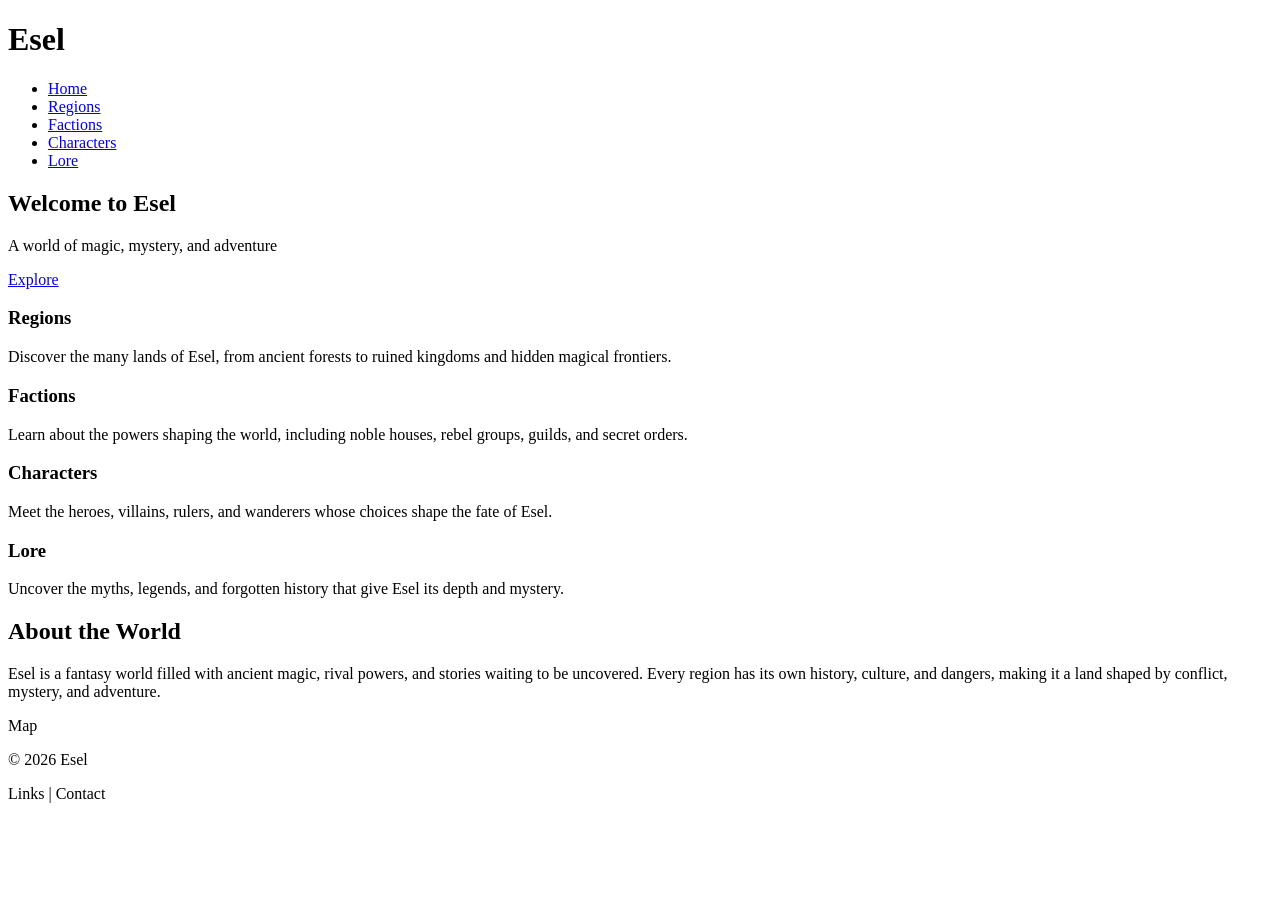
==== index.html @ d13394bf "Create index.html" ====
<!DOCTYPE html>
<html lang="en">
<head>
  <meta charset="UTF-8" />
  <meta name="viewport" content="width=device-width, initial-scale=1.0" />
  <title>Esel</title>
  <meta
    name="description"
    content="Explore Esel, a world of magic, mystery, and adventure."
  />
  <link rel="stylesheet" href="style.css" />
</head>
<body>
  <header class="site-header">
    <div class="container">
      <h1 class="logo">Esel</h1>
      <nav class="main-nav" aria-label="Main navigation">
        <ul>
          <li><a href="#home">Home</a></li>
          <li><a href="#regions">Regions</a></li>
          <li><a href="#factions">Factions</a></li>
          <li><a href="#characters">Characters</a></li>
          <li><a href="#lore">Lore</a></li>
        </ul>
      </nav>
    </div>
  </header>

  <main>
    <section id="home" class="hero">
      <div class="container">
        <h2>Welcome to Esel</h2>
        <p>A world of magic, mystery, and adventure</p>
        <a class="btn" href="#regions">Explore</a>
      </div>
    </section>

    <section class="features">
      <div class="container">
        <div class="card-grid">
          <article id="regions" class="card">
            <h3>Regions</h3>
            <p>
              Discover the many lands of Esel, from ancient forests to ruined
              kingdoms and hidden magical frontiers.
            </p>
          </article>

          <article id="factions" class="card">
            <h3>Factions</h3>
            <p>
              Learn about the powers shaping the world, including noble houses,
              rebel groups, guilds, and secret orders.
            </p>
          </article>

          <article id="characters" class="card">
            <h3>Characters</h3>
            <p>
              Meet the heroes, villains, rulers, and wanderers whose choices
              shape the fate of Esel.
            </p>
          </article>

          <article id="lore" class="card">
            <h3>Lore</h3>
            <p>
              Uncover the myths, legends, and forgotten history that give Esel
              its depth and mystery.
            </p>
          </article>
        </div>
      </div>
    </section>

    <section class="about-world">
      <div class="container">
        <h2>About the World</h2>
        <p>
          Esel is a fantasy world filled with ancient magic, rival powers, and
          stories waiting to be uncovered. Every region has its own history,
          culture, and dangers, making it a land shaped by conflict, mystery,
          and adventure.
        </p>

        <div class="map-box" role="img" aria-label="Placeholder for a map of Esel">
          <p>Map</p>
        </div>
      </div>
    </section>
  </main>

  <footer class="site-footer">
    <div class="container footer-content">
      <p>&copy; 2026 Esel</p>
      <p>Links | Contact</p>
    </div>
  </footer>
</body>
</html>
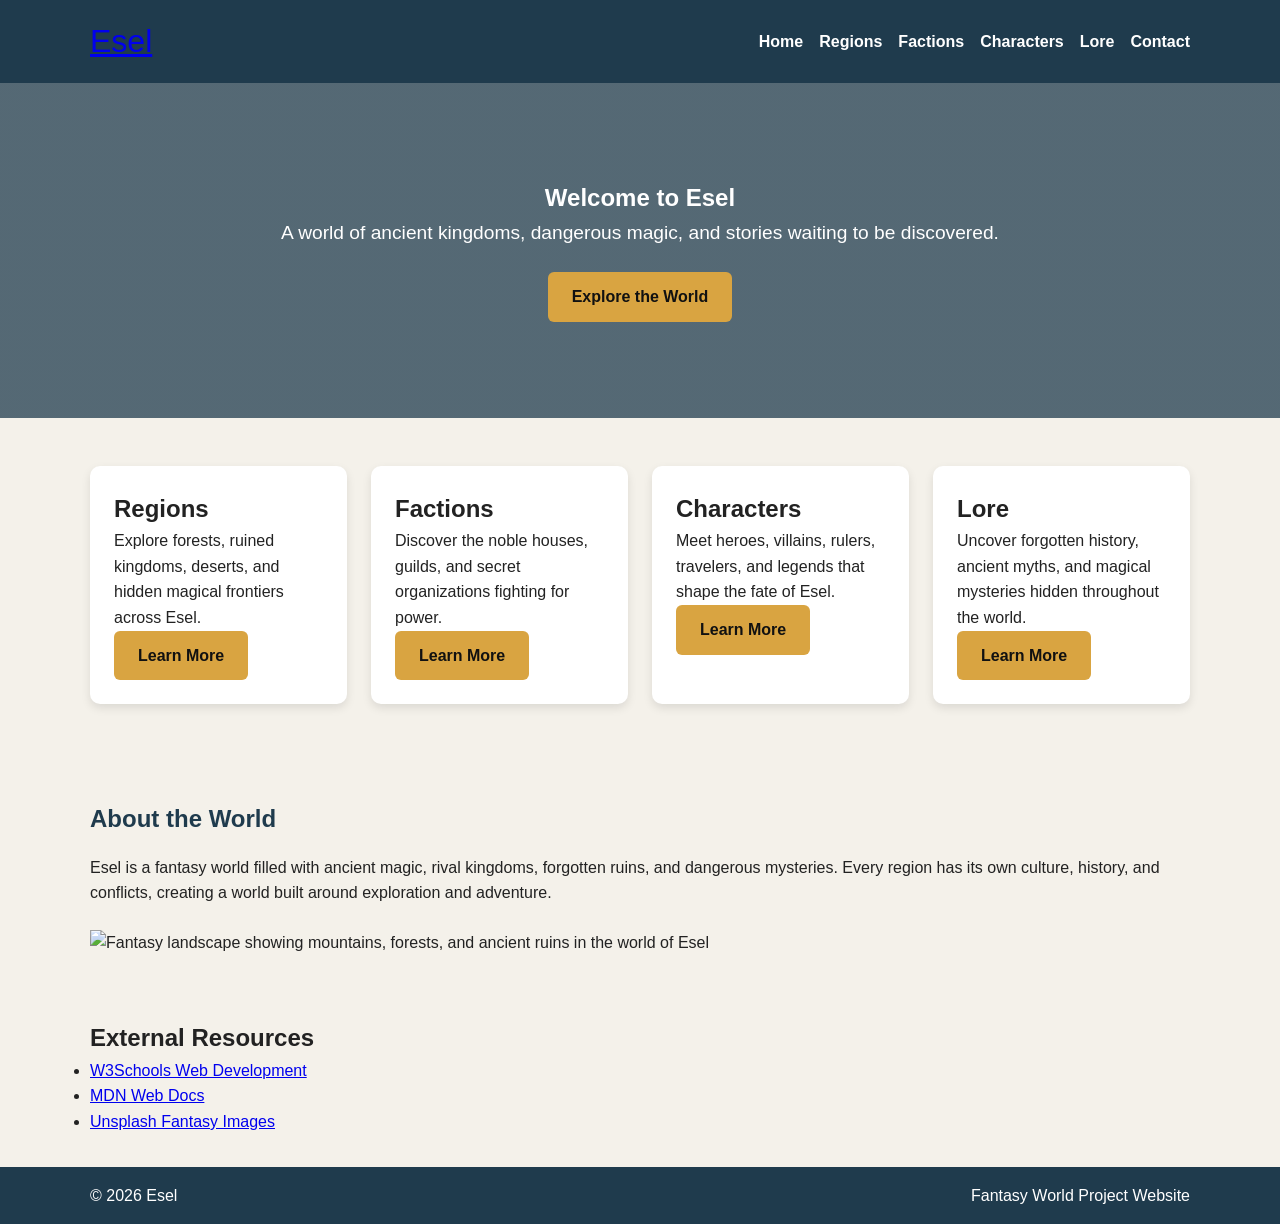
==== commit d308d862: "index.html" ====
--- a/index.html
+++ b/index.html
@@ -3,71 +3,81 @@
 <head>
   <meta charset="UTF-8" />
   <meta name="viewport" content="width=device-width, initial-scale=1.0" />
-  <title>Esel</title>
+
+  <title>Home | Esel</title>
+
   <meta
     name="description"
-    content="Explore Esel, a world of magic, mystery, and adventure."
+    content="Explore Esel, a fantasy world filled with magic, mystery, factions, and adventure."
   />
+
   <link rel="stylesheet" href="style.css" />
 </head>
+
 <body>
   <header class="site-header">
     <div class="container">
-      <h1 class="logo">Esel</h1>
+      <a class="logo" href="index.html">Esel</a>
+
       <nav class="main-nav" aria-label="Main navigation">
         <ul>
-          <li><a href="#home">Home</a></li>
-          <li><a href="#regions">Regions</a></li>
-          <li><a href="#factions">Factions</a></li>
-          <li><a href="#characters">Characters</a></li>
-          <li><a href="#lore">Lore</a></li>
+          <li><a href="index.html">Home</a></li>
+          <li><a href="regions.html">Regions</a></li>
+          <li><a href="factions.html">Factions</a></li>
+          <li><a href="characters.html">Characters</a></li>
+          <li><a href="lore.html">Lore</a></li>
+          <li><a href="contact.html">Contact</a></li>
         </ul>
       </nav>
     </div>
   </header>
 
   <main>
-    <section id="home" class="hero">
+    <section class="hero">
       <div class="container">
-        <h2>Welcome to Esel</h2>
-        <p>A world of magic, mystery, and adventure</p>
-        <a class="btn" href="#regions">Explore</a>
+        <h1>Welcome to Esel</h1>
+
+        <p>
+          A world of ancient kingdoms, dangerous magic, and stories waiting to be discovered.
+        </p>
+
+        <a class="btn" href="regions.html">Explore the World</a>
       </div>
     </section>
 
     <section class="features">
       <div class="container">
         <div class="card-grid">
-          <article id="regions" class="card">
-            <h3>Regions</h3>
+          <article class="card">
+            <h2>Regions</h2>
             <p>
-              Discover the many lands of Esel, from ancient forests to ruined
-              kingdoms and hidden magical frontiers.
+              Explore forests, ruined kingdoms, deserts, and hidden magical frontiers across Esel.
             </p>
+            <a class="btn" href="regions.html">Learn More</a>
           </article>
 
-          <article id="factions" class="card">
-            <h3>Factions</h3>
+          <article class="card">
+            <h2>Factions</h2>
             <p>
-              Learn about the powers shaping the world, including noble houses,
-              rebel groups, guilds, and secret orders.
+              Discover the noble houses, guilds, and secret organizations fighting for power.
             </p>
+            <a class="btn" href="factions.html">Learn More</a>
           </article>
 
-          <article id="characters" class="card">
-            <h3>Characters</h3>
+          <article class="card">
+            <h2>Characters</h2>
             <p>
-              Meet the heroes, villains, rulers, and wanderers whose choices
-              shape the fate of Esel.
+              Meet heroes, villains, rulers, travelers, and legends that shape the fate of Esel.
             </p>
+            <a class="btn" href="characters.html">Learn More</a>
           </article>
 
-          <article id="lore" class="card">
-            <h3>Lore</h3>
+          <article class="card">
+            <h2>Lore</h2>
             <p>
-              Uncover the myths, legends, and forgotten history that give Esel
-              its depth and mystery.
+              Uncover forgotten history, ancient myths, and magical mysteries hidden throughout the world.
             </p>
+            <a class="btn" href="lore.html">Learn More</a>
           </article>
         </div>
       </div>
@@ -76,16 +86,42 @@
     <section class="about-world">
       <div class="container">
         <h2>About the World</h2>
+
         <p>
-          Esel is a fantasy world filled with ancient magic, rival powers, and
-          stories waiting to be uncovered. Every region has its own history,
-          culture, and dangers, making it a land shaped by conflict, mystery,
-          and adventure.
+          Esel is a fantasy world filled with ancient magic, rival kingdoms, forgotten ruins,
+          and dangerous mysteries. Every region has its own culture, history, and conflicts,
+          creating a world built around exploration and adventure.
         </p>
 
-        <div class="map-box" role="img" aria-label="Placeholder for a map of Esel">
-          <p>Map</p>
-        </div>
+        <img
+          class="feature-image"
+          src="https://images.unsplash.com/photo-1518709268805-4e9042af2176?auto=format&fit=crop&w=1400&q=80"
+          alt="Fantasy landscape showing mountains, forests, and ancient ruins in the world of Esel"
+        />
+      </div>
+    </section>
+
+    <section class="page-section">
+      <div class="container">
+        <h2>External Resources</h2>
+
+        <ul class="external-links">
+          <li>
+            <a href="https://www.w3schools.com/" target="_blank">
+              W3Schools Web Development
+            </a>
+          </li>
+          <li>
+            <a href="https://developer.mozilla.org/" target="_blank">
+              MDN Web Docs
+            </a>
+          </li>
+          <li>
+            <a href="https://unsplash.com/" target="_blank">
+              Unsplash Fantasy Images
+            </a>
+          </li>
+        </ul>
       </div>
     </section>
   </main>
@@ -93,7 +129,7 @@
   <footer class="site-footer">
     <div class="container footer-content">
       <p>&copy; 2026 Esel</p>
-      <p>Links | Contact</p>
+      <p>Fantasy World Project Website</p>
     </div>
   </footer>
 </body>
--- a/style.css
+++ b/style.css
@@ -0,0 +1,172 @@
+* {
+  box-sizing: border-box;
+  margin: 0;
+  padding: 0;
+}
+
+html {
+  scroll-behavior: smooth;
+}
+
+body {
+  font-family: Arial, sans-serif;
+  line-height: 1.6;
+  background-color: #f4f1ea;
+  color: #222;
+}
+
+.container {
+  width: 90%;
+  max-width: 1100px;
+  margin: 0 auto;
+}
+
+.site-header {
+  background-color: #1f3b4d;
+  color: white;
+  padding: 1rem 0;
+  position: sticky;
+  top: 0;
+  z-index: 1000;
+}
+
+.site-header .container {
+  display: flex;
+  justify-content: space-between;
+  align-items: center;
+  gap: 1rem;
+  flex-wrap: wrap;
+}
+
+.logo {
+  font-size: 2rem;
+}
+
+.main-nav ul {
+  list-style: none;
+  display: flex;
+  gap: 1rem;
+  flex-wrap: wrap;
+}
+
+.main-nav a {
+  color: white;
+  text-decoration: none;
+  font-weight: bold;
+}
+
+.main-nav a:hover,
+.main-nav a:focus {
+  text-decoration: underline;
+}
+
+.hero {
+  background: linear-gradient(rgba(31, 59, 77, 0.75), rgba(31, 59, 77, 0.75)),
+    url("https://images.unsplash.com/photo-1511497584788-876760111969?auto=format&fit=crop&w=1600&q=80")
+    center/cover no-repeat;
+  color: white;
+  text-align: center;
+  padding: 6rem 1rem;
+}
+
+.hero h2 {
+  font-size: 2.5rem;
+  margin-bottom: 1rem;
+}
+
+.hero p {
+  font-size: 1.2rem;
+  margin-bottom: 1.5rem;
+}
+
+.btn {
+  display: inline-block;
+  background-color: #d9a441;
+  color: #111;
+  text-decoration: none;
+  padding: 0.75rem 1.5rem;
+  border-radius: 6px;
+  font-weight: bold;
+}
+
+.btn:hover,
+.btn:focus {
+  background-color: #c28f2e;
+}
+
+.features {
+  padding: 3rem 0;
+}
+
+.card-grid {
+  display: grid;
+  grid-template-columns: repeat(auto-fit, minmax(220px, 1fr));
+  gap: 1.5rem;
+}
+
+.card {
+  background-color: white;
+  padding: 1.5rem;
+  border-radius: 10px;
+  box-shadow: 0 4px 10px rgba(0, 0, 0, 0.1);
+}
+
+.card h3 {
+  margin-bottom: 0.75rem;
+  color: #1f3b4d;
+}
+
+.about-world {
+  padding: 3rem 0 4rem;
+}
+
+.about-world h2 {
+  margin-bottom: 1rem;
+  color: #1f3b4d;
+}
+
+.about-world p {
+  margin-bottom: 1.5rem;
+}
+
+.map-box {
+  background-color: #ddd;
+  border: 2px dashed #888;
+  height: 250px;
+  display: flex;
+  justify-content: center;
+  align-items: center;
+  font-size: 1.5rem;
+  color: #555;
+  border-radius: 10px;
+}
+
+.site-footer {
+  background-color: #1f3b4d;
+  color: white;
+  padding: 1rem 0;
+  margin-top: 2rem;
+}
+
+.footer-content {
+  display: flex;
+  justify-content: space-between;
+  gap: 1rem;
+  flex-wrap: wrap;
+}
+
+@media (max-width: 700px) {
+  .site-header .container,
+  .footer-content {
+    flex-direction: column;
+    text-align: center;
+  }
+
+  .main-nav ul {
+    justify-content: center;
+  }
+
+  .hero h2 {
+    font-size: 2rem;
+  }
+}
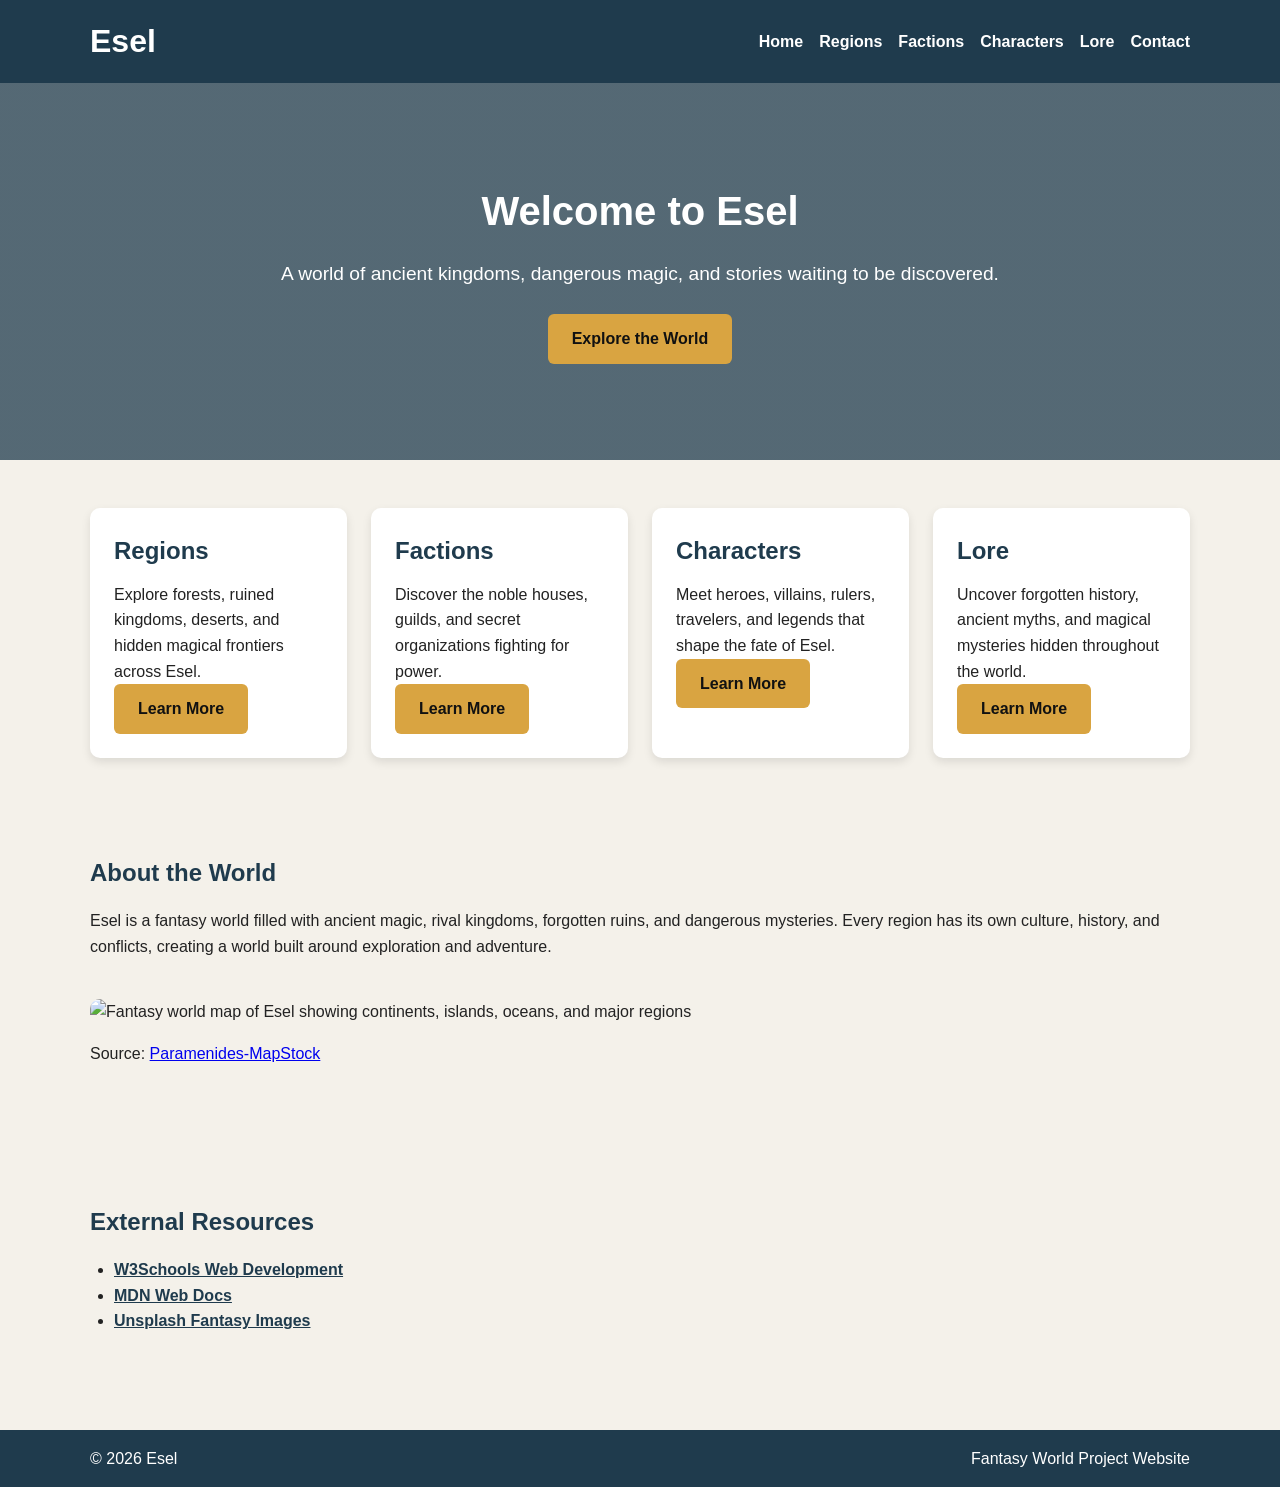
==== commit 7133caf0: "index.html" ====
--- a/index.html
+++ b/index.html
@@ -15,8 +15,10 @@
 </head>
 
 <body>
+
   <header class="site-header">
     <div class="container">
+
       <a class="logo" href="index.html">Esel</a>
 
       <nav class="main-nav" aria-label="Main navigation">
@@ -29,12 +31,15 @@
           <li><a href="contact.html">Contact</a></li>
         </ul>
       </nav>
+
     </div>
   </header>
 
   <main>
+
     <section class="hero">
       <div class="container">
+
         <h1>Welcome to Esel</h1>
 
         <p>
@@ -42,67 +47,93 @@
         </p>
 
         <a class="btn" href="regions.html">Explore the World</a>
+
       </div>
     </section>
 
     <section class="features">
       <div class="container">
+
         <div class="card-grid">
+
           <article class="card">
             <h2>Regions</h2>
+
             <p>
               Explore forests, ruined kingdoms, deserts, and hidden magical frontiers across Esel.
             </p>
+
             <a class="btn" href="regions.html">Learn More</a>
           </article>
 
           <article class="card">
             <h2>Factions</h2>
+
             <p>
               Discover the noble houses, guilds, and secret organizations fighting for power.
             </p>
+
             <a class="btn" href="factions.html">Learn More</a>
           </article>
 
           <article class="card">
             <h2>Characters</h2>
+
             <p>
               Meet heroes, villains, rulers, travelers, and legends that shape the fate of Esel.
             </p>
+
             <a class="btn" href="characters.html">Learn More</a>
           </article>
 
           <article class="card">
             <h2>Lore</h2>
+
             <p>
               Uncover forgotten history, ancient myths, and magical mysteries hidden throughout the world.
             </p>
+
             <a class="btn" href="lore.html">Learn More</a>
           </article>
+
         </div>
       </div>
     </section>
 
     <section class="about-world">
       <div class="container">
+
         <h2>About the World</h2>
 
         <p>
-          Esel is a fantasy world filled with ancient magic, rival kingdoms, forgotten ruins,
-          and dangerous mysteries. Every region has its own culture, history, and conflicts,
-          creating a world built around exploration and adventure.
+          Esel is a fantasy world filled with ancient magic, rival kingdoms,
+          forgotten ruins, and dangerous mysteries. Every region has its own
+          culture, history, and conflicts, creating a world built around
+          exploration and adventure.
         </p>
 
         <img
           class="feature-image"
-          src="https://images.unsplash.com/photo-1518709268805-4e9042af2176?auto=format&fit=crop&w=1400&q=80"
-          alt="Fantasy landscape showing mountains, forests, and ancient ruins in the world of Esel"
+          src="images/esel-map.png"
+          alt="Fantasy world map of Esel showing continents, islands, oceans, and major regions"
         />
+
+        <p>
+          Source:
+          <a
+            href="https://www.deviantart.com/"
+            target="_blank"
+          >
+            Paramenides-MapStock
+          </a>
+        </p>
+
       </div>
     </section>
 
     <section class="page-section">
       <div class="container">
+
         <h2>External Resources</h2>
 
         <ul class="external-links">
@@ -111,26 +142,34 @@
               W3Schools Web Development
             </a>
           </li>
+
           <li>
             <a href="https://developer.mozilla.org/" target="_blank">
               MDN Web Docs
             </a>
           </li>
+
           <li>
             <a href="https://unsplash.com/" target="_blank">
               Unsplash Fantasy Images
             </a>
           </li>
         </ul>
+
       </div>
     </section>
+
   </main>
 
   <footer class="site-footer">
     <div class="container footer-content">
+
       <p>&copy; 2026 Esel</p>
+
       <p>Fantasy World Project Website</p>
+
     </div>
   </footer>
+
 </body>
 </html>
--- a/style.css
+++ b/style.css
@@ -40,6 +40,9 @@
 
 .logo {
   font-size: 2rem;
+  color: white;
+  text-decoration: none;
+  font-weight: bold;
 }
 
 .main-nav ul {
@@ -69,7 +72,7 @@
   padding: 6rem 1rem;
 }
 
-.hero h2 {
+.hero h1 {
   font-size: 2.5rem;
   margin-bottom: 1rem;
 }
@@ -111,7 +114,7 @@
   box-shadow: 0 4px 10px rgba(0, 0, 0, 0.1);
 }
 
-.card h3 {
+.card h2 {
   margin-bottom: 0.75rem;
   color: #1f3b4d;
 }
@@ -129,16 +132,117 @@
   margin-bottom: 1.5rem;
 }
 
-.map-box {
-  background-color: #ddd;
-  border: 2px dashed #888;
-  height: 250px;
-  display: flex;
-  justify-content: center;
-  align-items: center;
-  font-size: 1.5rem;
-  color: #555;
+.page-section {
+  padding: 3rem 0;
+}
+
+.page-section h1,
+.page-section h2 {
+  color: #1f3b4d;
+  margin-bottom: 1rem;
+}
+
+.page-section p,
+.page-section ul {
+  margin-bottom: 1rem;
+}
+
+.page-section ul {
+  padding-left: 1.5rem;
+}
+
+.feature-image {
+  width: 100%;
+  max-height: 350px;
+  object-fit: cover;
   border-radius: 10px;
+  margin: 1rem 0;
+}
+
+table {
+  width: 100%;
+  border-collapse: collapse;
+  margin-top: 1.5rem;
+  background-color: white;
+}
+
+caption {
+  font-weight: bold;
+  margin-bottom: 0.75rem;
+  color: #1f3b4d;
+}
+
+th,
+td {
+  border: 1px solid #999;
+  padding: 0.75rem;
+  text-align: left;
+}
+
+th {
+  background-color: #1f3b4d;
+  color: white;
+}
+
+form {
+  background-color: white;
+  padding: 1.5rem;
+  border-radius: 10px;
+  box-shadow: 0 4px 10px rgba(0, 0, 0, 0.1);
+}
+
+label {
+  display: block;
+  font-weight: bold;
+  margin-top: 1rem;
+}
+
+input,
+textarea {
+  width: 100%;
+  padding: 0.75rem;
+  margin-top: 0.25rem;
+  border: 1px solid #777;
+  border-radius: 6px;
+  font-size: 1rem;
+}
+
+textarea {
+  min-height: 120px;
+}
+
+button {
+  margin-top: 1rem;
+  background-color: #d9a441;
+  color: #111;
+  border: none;
+  padding: 0.75rem 1.5rem;
+  border-radius: 6px;
+  font-weight: bold;
+  cursor: pointer;
+  font-size: 1rem;
+}
+
+button:hover,
+button:focus {
+  background-color: #c28f2e;
+}
+
+.error {
+  color: #8b0000;
+  font-weight: bold;
+  margin-top: 1rem;
+}
+
+.success {
+  color: #1f6f3d;
+  font-weight: bold;
+  margin-top: 1rem;
+}
+
+.external-links a {
+  color: #1f3b4d;
+  font-weight: bold;
 }
 
 .site-footer {
@@ -166,7 +270,20 @@
     justify-content: center;
   }
 
-  .hero h2 {
+  .hero h1 {
     font-size: 2rem;
   }
-}
+
+  .main-nav a,
+  .btn,
+  button {
+    min-height: 46px;
+    display: inline-flex;
+    align-items: center;
+    justify-content: center;
+  }
+
+  table {
+    font-size: 0.9rem;
+  }
+}
